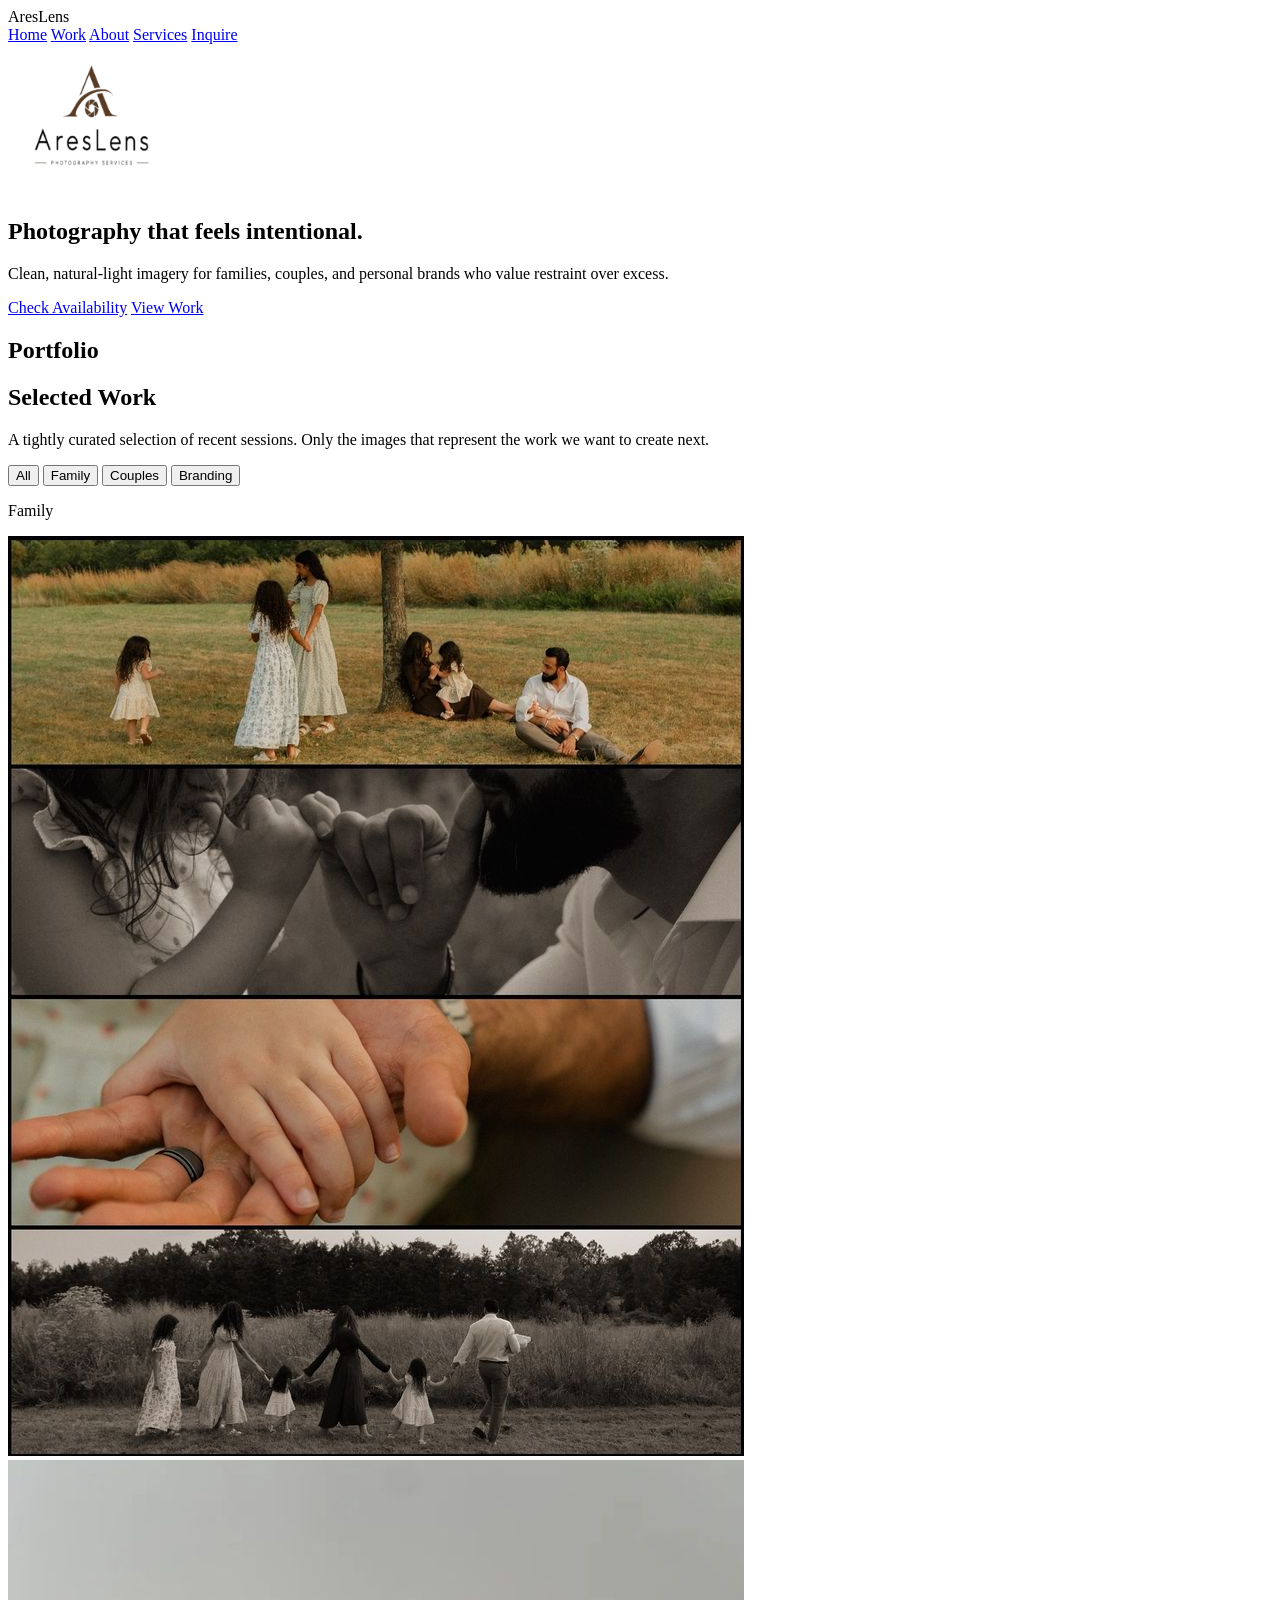
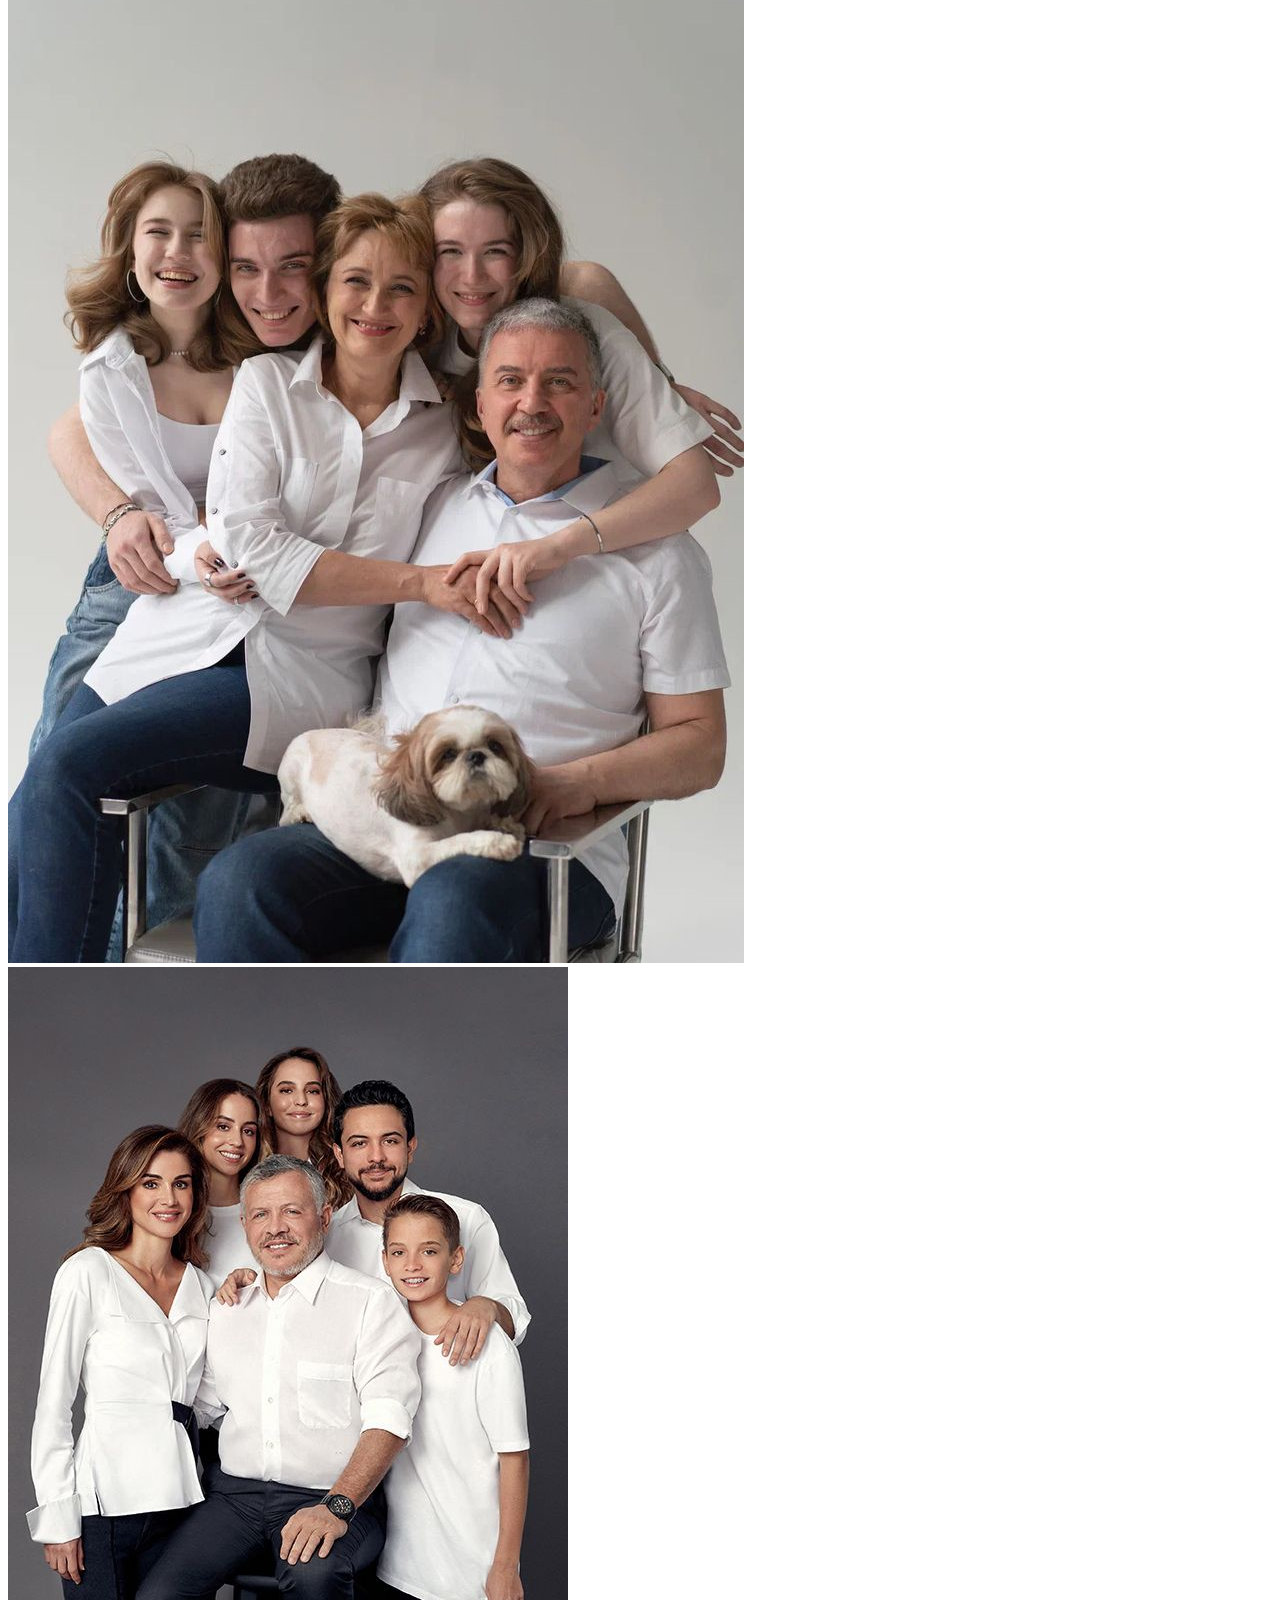
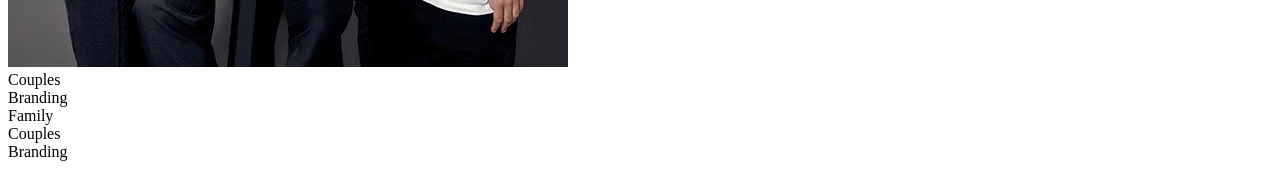
==== index.html @ fffe85d1 "header and main" ====
<!doctype html>
<html lang="en">
  <head>
    <meta charset="UTF-8" />
    <meta name="viewport" content="width=device-width, initial-scale=1.0" />
    <title>
      AresLens: Photography Services
    </title>
  </head>
  <body>
    <header>
      <div>
        <a>Ares<span>Lens</span></a>
        <nav>
          <a href=#>Home</a>
          <a href=#>Work</a>
          <a href=#>About</a>
          <a href=#>Services</a>
          <a href=#>Inquire</a>
        </nav>
      </div>
    </header>

    <main>
      <section>
        <div>
            <img
            src="logo.png"
            alt="AresLensLogo"
            width="170"
            height="150"
          />
          <div>
            <h1>Photography that feels intentional.</h1>
            <p>
              Clean, natural-light imagery for families, couples, and personal
              brands who value restraint over excess.
            </p>
            <div>
              <a href="#contact" class="btn btn-primary">Check Availability</a>
              <a href="#work" class="btn btn-outline">View Work</a>
            </div>
      </section>

<section>
        <div>
          <div>
            <h1>Portfolio</h1>
            <h2>Selected Work</h2>
            <p>
              A tightly curated selection of recent sessions. Only the images
              that represent the work we want to create next.
            </p>
          </div>

          <div>
            <button data-filter="all">All</button>
            <button data-filter="family">Family</button>
            <button data-filter="couples">Couples</button>
            <button data-filter="branding">Branding</button>
          </div>

          <div>
            <article>
              <div>
                <p>Family</p>
                <img src="family1.jpg" alt="familyphoto",/>
                <img src="family2.jpg" alt="familyphoto"/>
                <img src="family3.jpg" alt="familyphoto"/>
              </div>
            </article>
            <article>
              <div>
                <span>Couples</span>
              </div>
            </article>
            <article>
              <div>
                <span>Branding</span>
              </div>
            </article>
            <article>
              <div>
                <span>Family</span>
              </div>
            </article>
            <article>
              <div>
                <span>Couples</span>
              </div>
            </article>
            <article>
              <div>
                <span>Branding</span>
              </div>
            </article>
          </div>
        </div>
      </section>
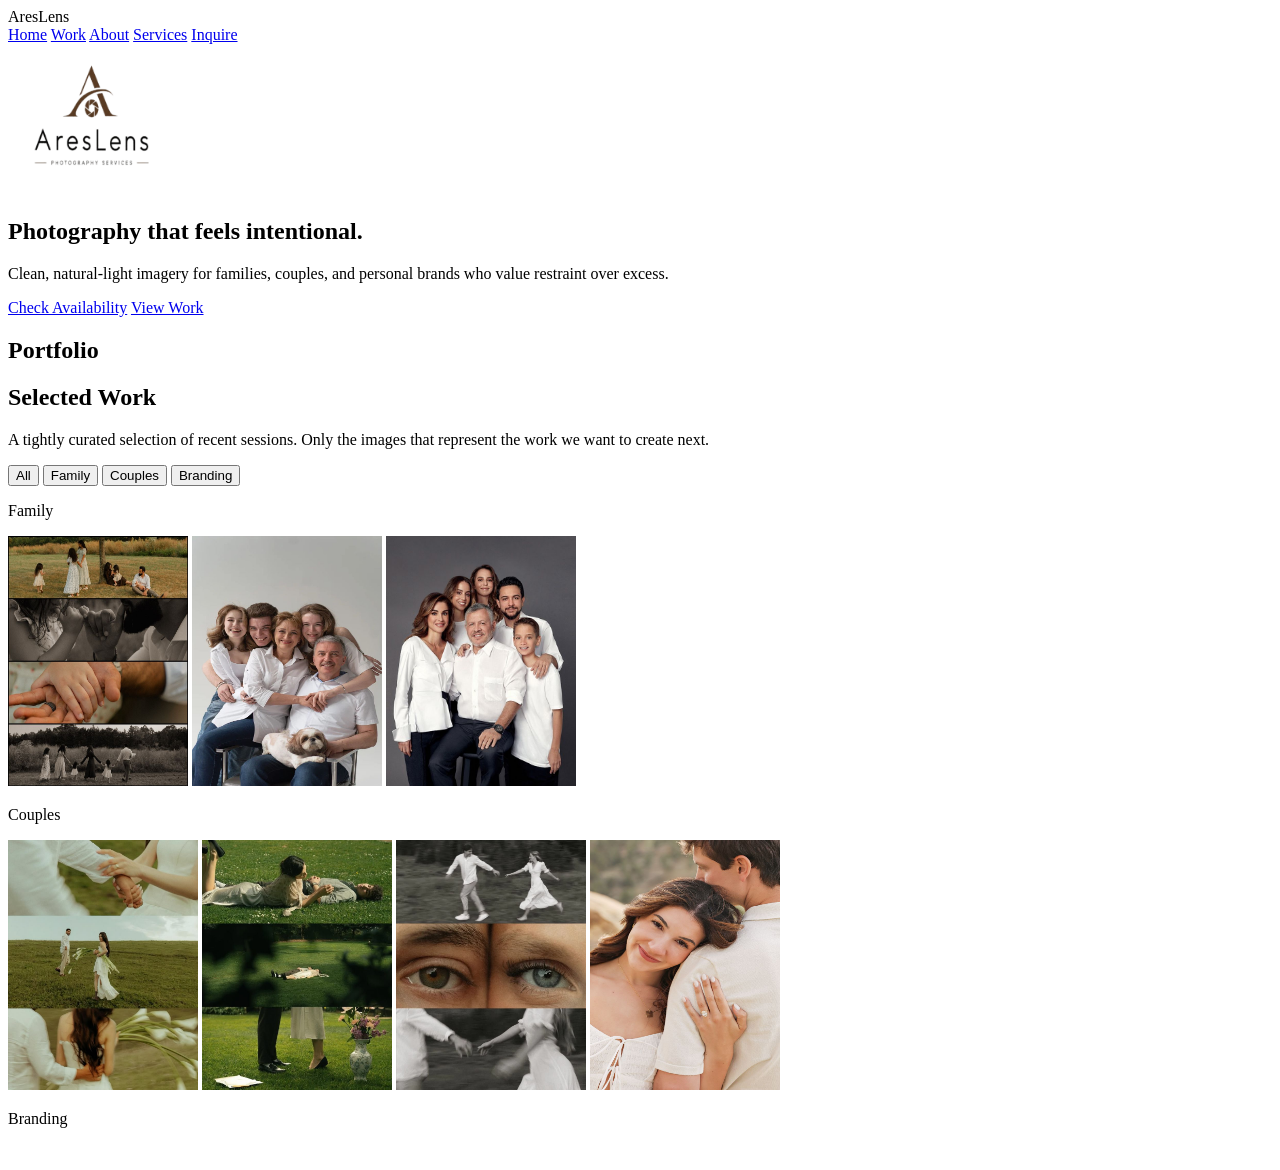
==== commit 6f05848d: "header and main" ====
--- a/index.html
+++ b/index.html
@@ -65,36 +65,22 @@
             <article>
               <div>
                 <p>Family</p>
-                <img src="family1.jpg" alt="familyphoto",/>
-                <img src="family2.jpg" alt="familyphoto"/>
-                <img src="family3.jpg" alt="familyphoto"/>
+                <img src="family1.jpg" alt="familyphoto", width="180" height="250"/>
+                <img src="family2.jpg" alt="familyphoto", width="190" height="250"/>
+                <img src="family3.jpg" alt="familyphoto", width="190" height="250"/>
               </div>
             </article>
             <article>
               <div>
-                <span>Couples</span>
+                <p>Couples</p>
+                <img src="couple1.jpg" alt="couplephoto", width="190" height="250"/>
+                <img src="couple2.jpg" alt="couplephoto", width="190" height="250"/>
+                <img src="couple3.jpg" alt="couplephoto", width="190" height="250"/>
+                <img src="couple4.jpg" alt="couplephoto", width="190" height="250"/>
               </div>
             </article>
             <article>
-              <div>
-                <span>Branding</span>
-              </div>
+                <p>Branding</p>
+                <img src=""
             </article>
-            <article>
-              <div>
-                <span>Family</span>
-              </div>
-            </article>
-            <article>
-              <div>
-                <span>Couples</span>
-              </div>
-            </article>
-            <article>
-              <div>
-                <span>Branding</span>
-              </div>
-            </article>
-          </div>
-        </div>
-      </section>+           
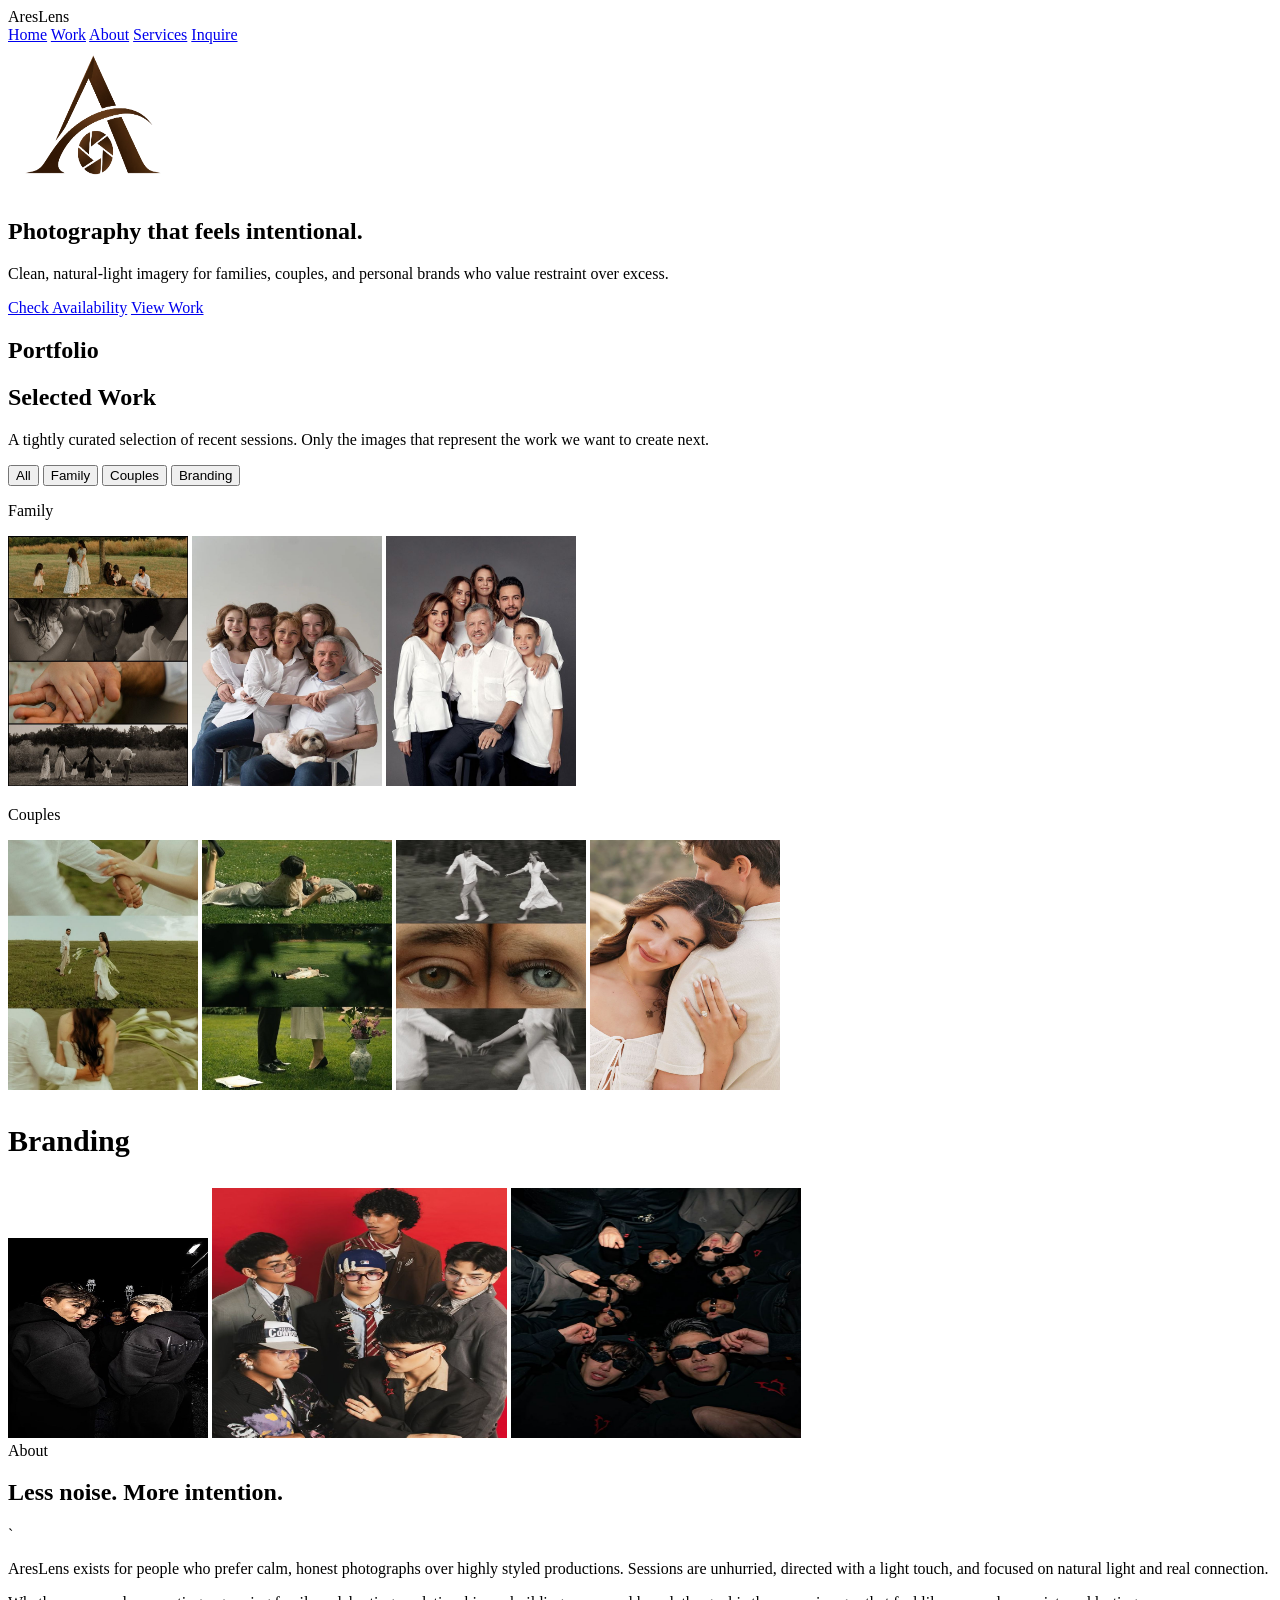
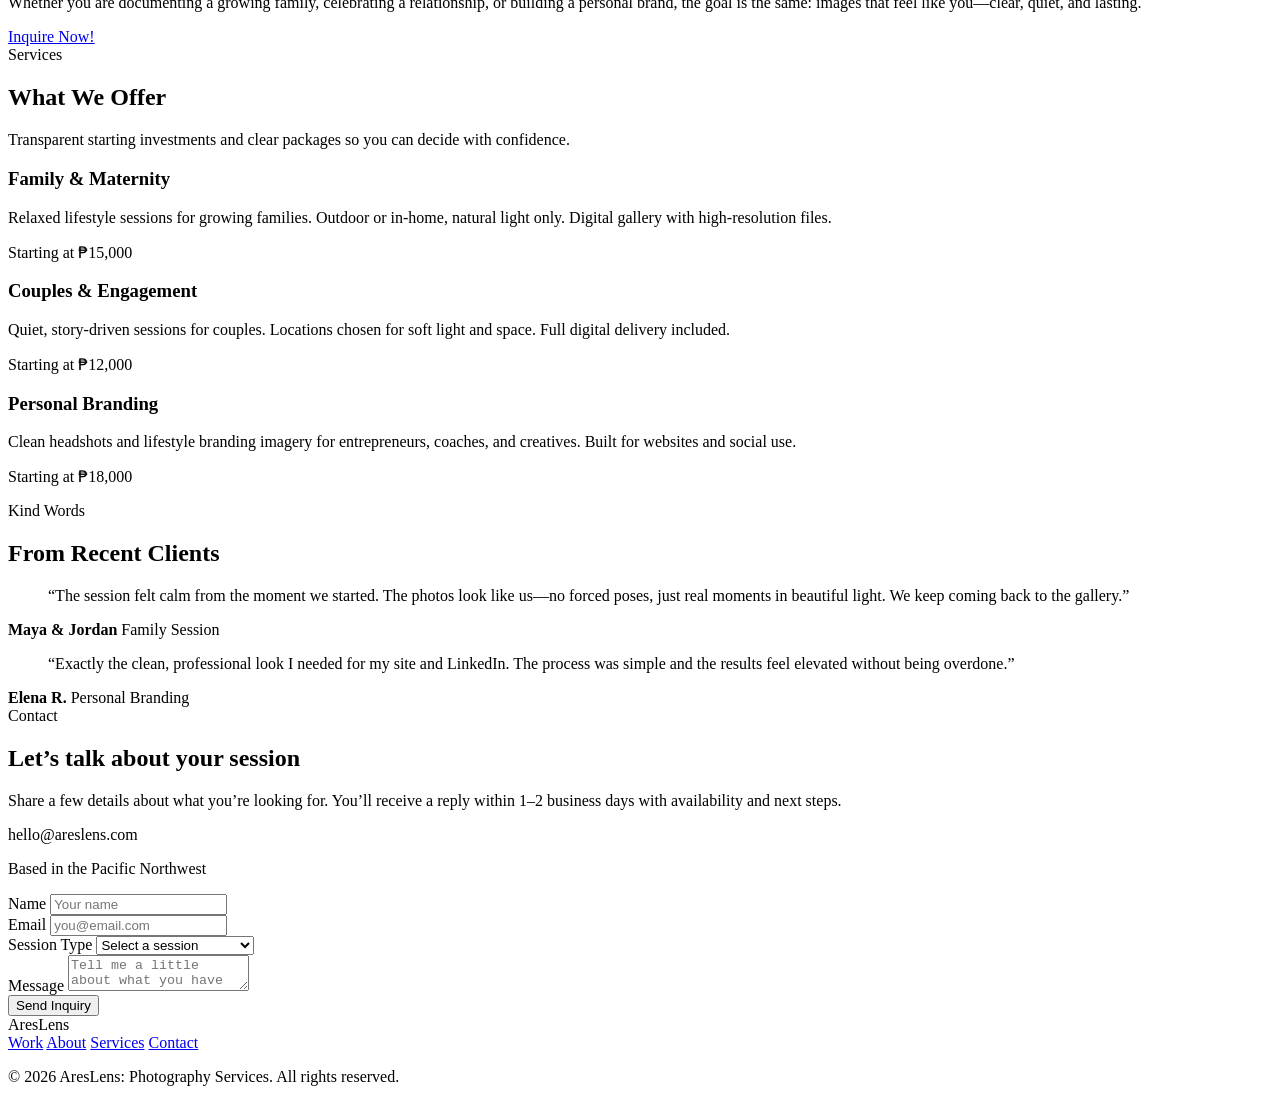
==== commit 20debe42: "css styling and final adjustments" ====
--- a/index.html
+++ b/index.html
@@ -2,6 +2,7 @@
 <!doctype html>
 <html lang="en">
   <head>
+    <link rel="stylesheet" href="style.css" />
     <meta charset="UTF-8" />
     <meta name="viewport" content="width=device-width, initial-scale=1.0" />
     <title>
@@ -26,7 +27,7 @@
       <section>
         <div>
             <img
-            src="logo.png"
+            src="images/logo.png"
             alt="AresLensLogo"
             width="170"
             height="150"
@@ -44,43 +45,184 @@
       </section>
 
 <section>
-        <div>
+    <div>
+      <div>
+        <h1>Portfolio</h1>
+        <h2>Selected Work</h2>
+        <p>
+          A tightly curated selection of recent sessions. Only the images
+          that represent the work we want to create next.
+        </p>
+      </div>
+      <div>
+        <button data-filter="all">All</button>
+        <button data-filter="family">Family</button>
+        <button data-filter="couples">Couples</button>
+        <button data-filter="branding">Branding</button>
+      </div>
+      <div>
+        <article>
           <div>
-            <h1>Portfolio</h1>
-            <h2>Selected Work</h2>
-            <p>
-              A tightly curated selection of recent sessions. Only the images
-              that represent the work we want to create next.
-            </p>
-          </div>
-
+            <p>Family</p>
+            <img src="images/family1.jpg" alt="familyphoto", width="180" height="250"/>
+            <img src="images/family2.jpg" alt="familyphoto", width="190" height="250"/>
+            <img src="images/family3.jpg" alt="familyphoto", width="190" height="250"/>
+          </div>
+        </article>
+        <article>
           <div>
-            <button data-filter="all">All</button>
-            <button data-filter="family">Family</button>
-            <button data-filter="couples">Couples</button>
-            <button data-filter="branding">Branding</button>
-          </div>
-
-          <div>
-            <article>
-              <div>
-                <p>Family</p>
-                <img src="family1.jpg" alt="familyphoto", width="180" height="250"/>
-                <img src="family2.jpg" alt="familyphoto", width="190" height="250"/>
-                <img src="family3.jpg" alt="familyphoto", width="190" height="250"/>
-              </div>
-            </article>
-            <article>
-              <div>
-                <p>Couples</p>
-                <img src="couple1.jpg" alt="couplephoto", width="190" height="250"/>
-                <img src="couple2.jpg" alt="couplephoto", width="190" height="250"/>
-                <img src="couple3.jpg" alt="couplephoto", width="190" height="250"/>
-                <img src="couple4.jpg" alt="couplephoto", width="190" height="250"/>
-              </div>
-            </article>
-            <article>
-                <p>Branding</p>
-                <img src=""
-            </article>
-           +            <p>Couples</p>
+            <img src="images/couple1.jpg" alt="couplephoto", width="190" height="250"/>
+            <img src="images/couple2.jpg" alt="couplephoto", width="190" height="250"/>
+            <img src="images/couple3.jpg" alt="couplephoto", width="190" height="250"/>
+            <img src="images/couple4.jpg" alt="couplephoto", width="190" height="250"/>
+          </div>
+        </article>
+          <article>
+            <p style="font-size: 30px;"><strong>Branding</strong></p>
+            <img src="images/kinghenry1.jpg" alt="hounds", width="200" height="200"/>
+            <img src="images/royce.jpg" alt="royce", width="295" height="250"/>
+            <img src="images/kinghenry2.jpg" alt="hounds", width="290" height="250"/>
+        </article>
+        </div>
+      </section>
+    <section class="section about" id="about">
+          <div class="about-content">
+            <span class="section-label">About</span>
+            <h2>Less noise. More intention.</h2>`
+            <p>
+              AresLens exists for people who prefer calm, honest photographs over highly styled productions. Sessions are unhurried, directed with a light touch, and focused on natural light and real connection.
+            </p>
+            <p>
+              Whether you are documenting a growing family, celebrating a relationship, or building a personal brand, the goal is the same: images that feel like you—clear, quiet, and lasting.
+            </p>
+            <a href="#contact" class="btn btn-primary">Inquire Now!</a>
+          </div>
+        </div>
+      </section>
+      <section class="section services" id="services">
+      <div class="container">
+        <div class="section-header">
+          <span class="section-label">Services</span>
+          <h2>What We Offer</h2>
+          <p>Transparent starting investments and clear packages so you can decide with confidence.</p>
+        </div>
+
+        <div class="services-grid">
+          <article class="service-card">
+            <h3>Family & Maternity</h3>
+            <p>
+              Relaxed lifestyle sessions for growing families. Outdoor or in-home, natural light only. Digital gallery with high-resolution files.
+            </p>
+            <p class="service-price">Starting at ₱15,000</p>
+          </article>
+          <article class="service-card">
+            <h3>Couples & Engagement</h3>
+            <p>
+              Quiet, story-driven sessions for couples. Locations chosen for soft light and space. Full digital delivery included.
+            </p>
+            <p class="service-price">Starting at ₱12,000</p>
+          </article>
+          <article class="service-card">
+            <h3>Personal Branding</h3>
+            <p>
+              Clean headshots and lifestyle branding imagery for entrepreneurs, coaches, and creatives. Built for websites and social use.
+            </p>
+            <p class="service-price">Starting at ₱18,000</p>
+          </article>
+        </div>
+      </div>
+    </section>
+
+    <section class="section testimonials">
+      <div class="container">
+        <div class="section-header">
+          <span class="section-label">Kind Words</span>
+          <h2>From Recent Clients</h2>
+        </div>
+
+        <div class="testimonials-grid">
+          <article class="testimonial-card">
+            <blockquote>
+              “The session felt calm from the moment we started. The photos look like us—no forced poses, just real moments in beautiful light. We keep coming back to the gallery.”
+            </blockquote>
+            <div class="testimonial-name">
+              <strong>Maya & Jordan</strong>
+              Family Session
+            </div>
+          </article>
+          <article class="testimonial-card">
+            <blockquote>
+              “Exactly the clean, professional look I needed for my site and LinkedIn. The process was simple and the results feel elevated without being overdone.”
+            </blockquote>
+            <div class="testimonial-name">
+              <strong>Elena R.</strong>
+              Personal Branding
+            </div>
+          </article>
+        </div>
+      </div>
+    </section>
+
+  <section class="section contact" id="contact">
+    <div class="container contact-grid">
+      <div class="contact-info">
+        <span class="section-label">Contact</span>
+        <h2>Let’s talk about your session</h2>
+        <p>
+          Share a few details about what you’re looking for. You’ll receive a reply within 1–2 business days with availability and next steps.
+        </p>
+        <div class="contact-details">
+          <p>hello@areslens.com</p>
+          <p>Based in the Pacific Northwest</p>
+        </div>
+      </div>
+
+      <form class="contact-form" action="#" method="post">
+        <div class="form-row">
+          <div class="form-group">
+            <label for="name">Name</label>
+            <input type="text" id="name" name="name" required placeholder="Your name" />
+          </div>
+          <div class="form-group">
+            <label for="email">Email</label>
+            <input type="email" id="email" name="email" required placeholder="you@email.com" />
+          </div>
+        </div>
+
+        <div class="form-group">
+          <label for="session">Session Type</label>
+          <select id="session" name="session" required>
+            <option value="" disabled selected>Select a session</option>
+            <option value="family">Family / Maternity</option>
+            <option value="couples">Couples / Engagement</option>
+            <option value="branding">Personal Branding</option>
+            <option value="other">Other / Not sure yet</option>
+          </select>
+        </div>
+
+        <div class="form-group">
+          <label for="message">Message</label>
+          <textarea id="message" name="message" placeholder="Tell me a little about what you have in mind, preferred dates, or any questions..."></textarea>
+        </div>
+
+        <button type="submit" class="btn btn-primary">Send Inquiry</button>
+      </form>
+    </div>
+  </section>
+  </main>
+
+  <footer class="site-footer">
+  <div class="container footer-inner">
+    <div class="footer-logo">Ares<span>Lens</span></div>
+    <div class="footer-links">
+      <a href="#work">Work</a>
+      <a href="#about">About</a>
+      <a href="#services">Services</a>
+      <a href="#contact">Contact</a>
+    </div>
+    <p class="footer-copy">&copy; 2026 AresLens: Photography Services. All rights reserved.</p>
+  </div>
+</footer>
+</body>
+</html>      
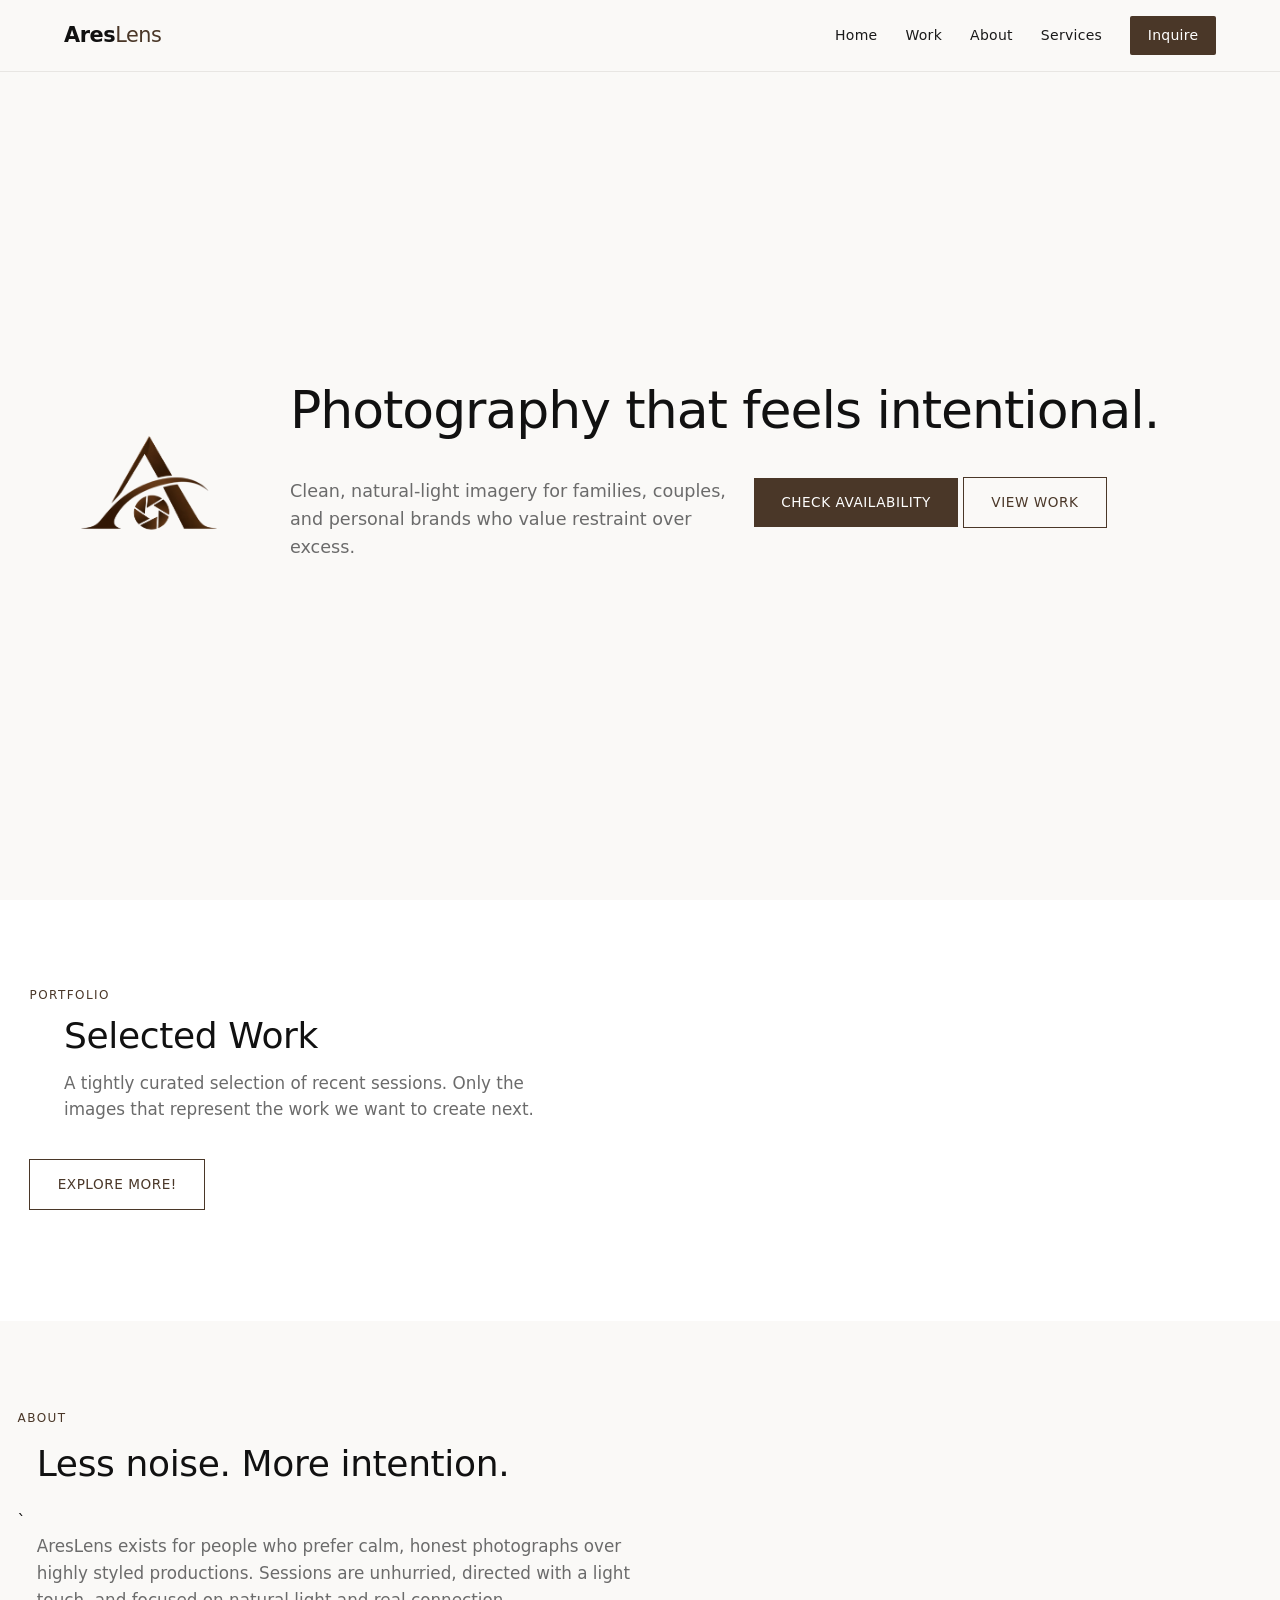
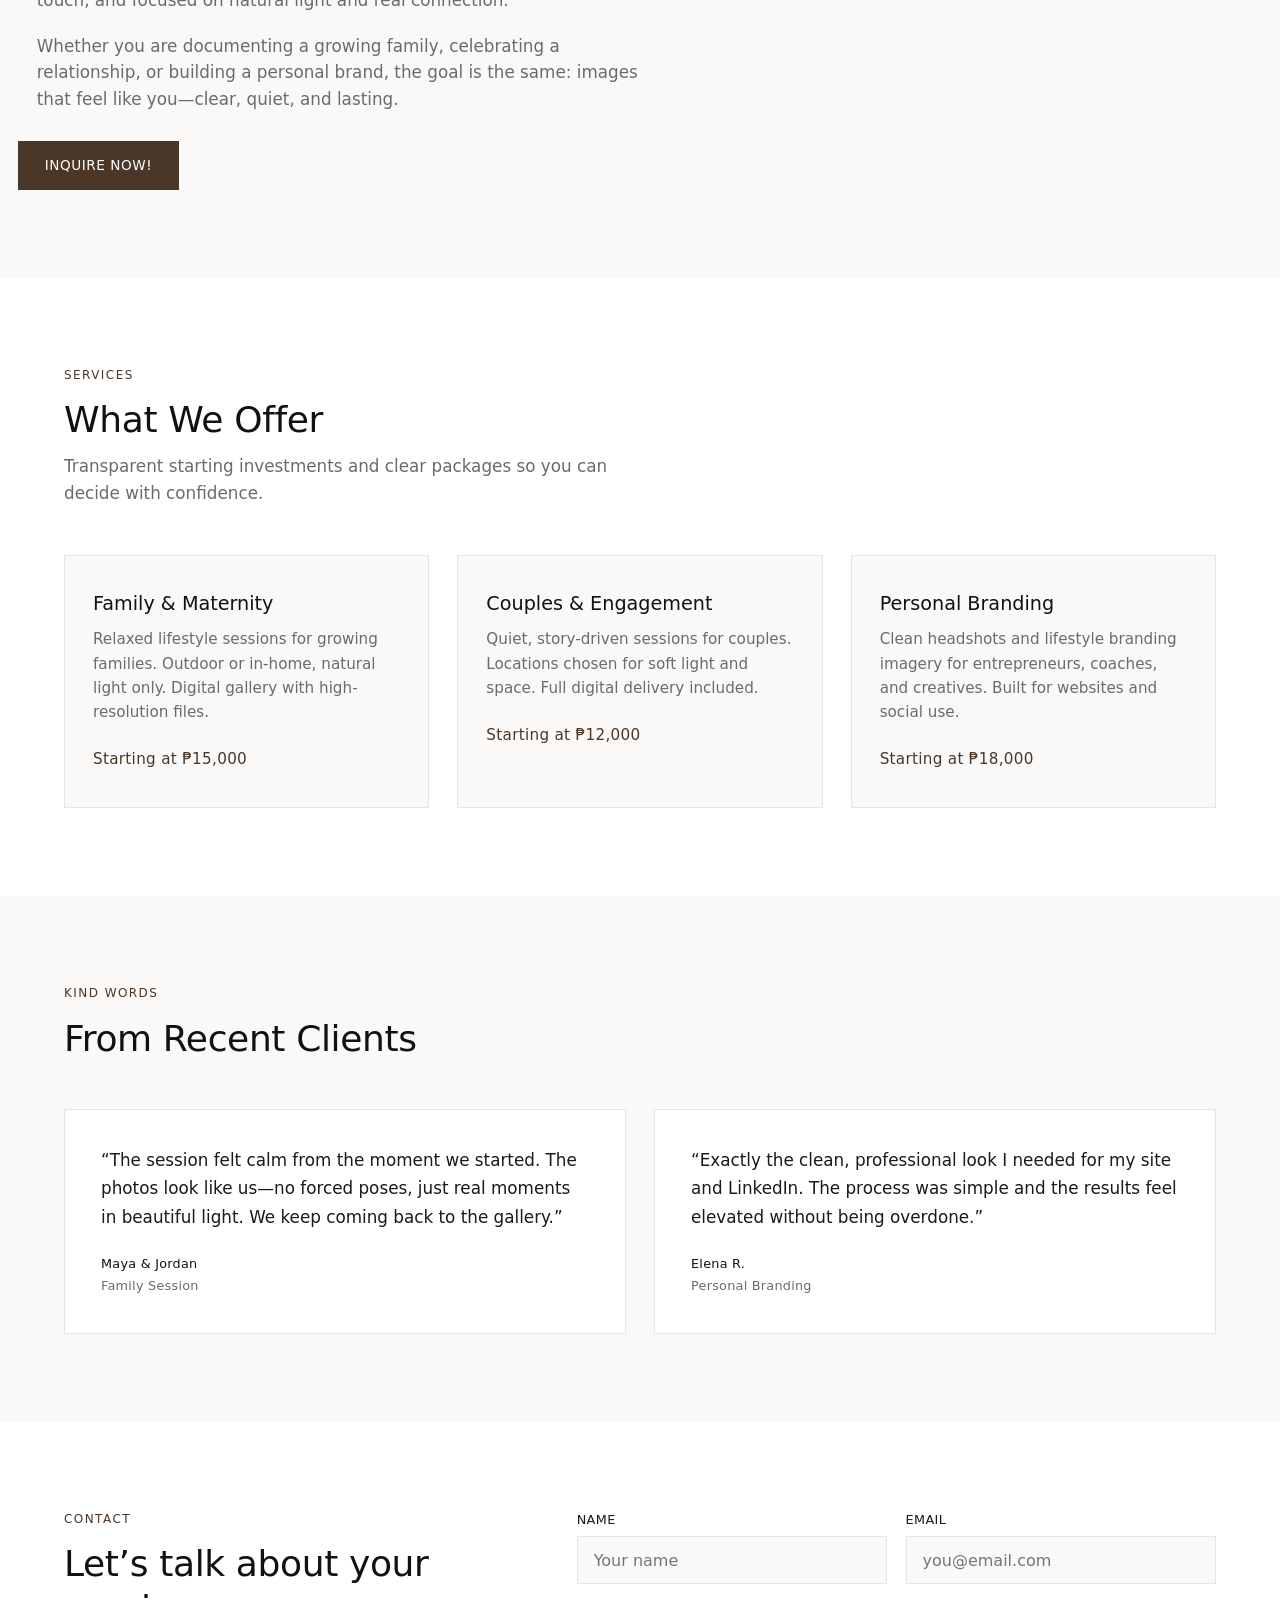
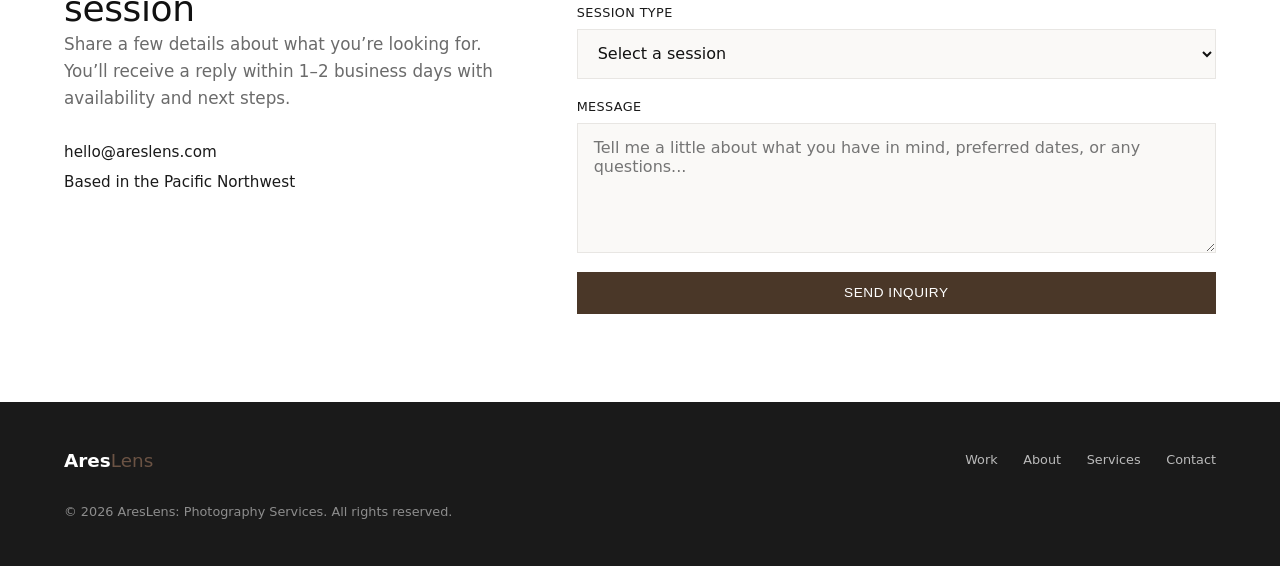
==== commit c83b7c2e: "About and Services page" ====
--- a/index.html
+++ b/index.html
@@ -1,8 +1,7 @@
-
 <!doctype html>
 <html lang="en">
   <head>
-    <link rel="stylesheet" href="style.css" />
+    <link rel="stylesheet" href="css/style.css" />
     <meta charset="UTF-8" />
     <meta name="viewport" content="width=device-width, initial-scale=1.0" />
     <title>
@@ -54,37 +53,9 @@
           that represent the work we want to create next.
         </p>
       </div>
-      <div>
-        <button data-filter="all">All</button>
-        <button data-filter="family">Family</button>
-        <button data-filter="couples">Couples</button>
-        <button data-filter="branding">Branding</button>
+      <div class = "btn btn-portfolio">
+        <a href="MyPortfolio.html", target="_blank">Explore More!</a> 
       </div>
-      <div>
-        <article>
-          <div>
-            <p>Family</p>
-            <img src="images/family1.jpg" alt="familyphoto", width="180" height="250"/>
-            <img src="images/family2.jpg" alt="familyphoto", width="190" height="250"/>
-            <img src="images/family3.jpg" alt="familyphoto", width="190" height="250"/>
-          </div>
-        </article>
-        <article>
-          <div>
-            <p>Couples</p>
-            <img src="images/couple1.jpg" alt="couplephoto", width="190" height="250"/>
-            <img src="images/couple2.jpg" alt="couplephoto", width="190" height="250"/>
-            <img src="images/couple3.jpg" alt="couplephoto", width="190" height="250"/>
-            <img src="images/couple4.jpg" alt="couplephoto", width="190" height="250"/>
-          </div>
-        </article>
-          <article>
-            <p style="font-size: 30px;"><strong>Branding</strong></p>
-            <img src="images/kinghenry1.jpg" alt="hounds", width="200" height="200"/>
-            <img src="images/royce.jpg" alt="royce", width="295" height="250"/>
-            <img src="images/kinghenry2.jpg" alt="hounds", width="290" height="250"/>
-        </article>
-        </div>
       </section>
     <section class="section about" id="about">
           <div class="about-content">
--- a/css/style.css
+++ b/css/style.css
@@ -0,0 +1,522 @@
+
+*,
+*::before,
+*::after {
+  margin: 0;
+  padding: 0;
+  box-sizing: border-box;
+}
+
+:root {
+  --coffee: #4A3728;
+  --coffee-light: #6B5344;
+  --coffee-dark: #3A2B1F;
+  --white: #FFFFFF;
+  --off-white: #FAF9F7;
+  --black: #111111;
+  --charcoal: #1A1A1A;
+  --gray: #6B6B6B;
+  --light-gray: #E8E6E3;
+
+  --font-sans: "Inter", system-ui, -apple-system, BlinkMacSystemFont, "Segoe UI", Roboto, sans-serif;
+  --max-width: 1200px;
+  --header-height: 72px;
+  --transition: 0.25s ease;
+}
+
+html {
+  scroll-behavior: smooth;
+  font-size: 16px;
+}
+
+body {
+  font-family: var(--font-sans);
+  background-color: var(--off-white);
+  color: var(--black);
+  line-height: 1.6;
+  -webkit-font-smoothing: antialiased;
+}
+
+img {
+  max-width: 100%;
+  height: auto;
+  display: block;
+}
+
+a {
+  color: inherit;
+  text-decoration: none;
+}
+
+ul {
+  list-style: none;
+}
+
+h1, h2, h3, h4 {
+  font-weight: 500;
+  line-height: 1.25;
+  color: var(--black);
+}
+
+h1 {
+  font-size: clamp(2rem, 4.5vw, 3.25rem);
+  letter-spacing: -0.02em;
+}
+
+h2 {
+  font-size: clamp(1.6rem, 3vw, 2.25rem);
+  letter-spacing: -0.01em;
+}
+
+h3 {
+  font-size: 1.2rem;
+  font-weight: 500;
+}
+
+p {
+  color: var(--gray);
+  font-size: 1.05rem;
+}
+
+.btn {
+  display: inline-flex;
+  align-items: center;
+  justify-content: center;
+  gap: 0.5rem;
+  padding: 0.85rem 1.7rem;
+  font-size: 0.85rem;
+  font-weight: 500;
+  letter-spacing: 0.04em;
+  text-transform: uppercase;
+  border: none;
+  cursor: pointer;
+  transition: background-color var(--transition), color var(--transition), border-color var(--transition);
+}
+
+.btn-portfolio {
+  background-color: transparent;
+  color: var(--coffee);
+  margin-left: -3%;
+  margin-bottom: 2%;
+  border: 1.1px solid var(--coffee);
+}
+
+.btn-portfolio:hover {
+  background-color: var(--coffee);
+  color: var(--white);
+}
+
+.btn-primary {
+  background-color: var(--coffee);
+  color: var(--white);
+}
+
+.btn-primary:hover {
+  background-color: var(--coffee-dark);
+}
+
+.btn-outline {
+  background-color: transparent;
+  color: var(--coffee);
+  border: 1px solid var(--coffee);
+}
+
+.btn-outline:hover {
+  background-color: var(--coffee);
+  color: var(--white);
+}
+
+header {
+  position: fixed;
+  top: 0;
+  left: 0;
+  right: 0;
+  height: var(--header-height);
+  background-color: rgba(250, 249, 247, 0.94);
+  backdrop-filter: blur(12px);
+  -webkit-backdrop-filter: blur(12px);
+  border-bottom: 1px solid var(--light-gray);
+  z-index: 1000;
+}
+
+header > div {
+  max-width: var(--max-width);
+  margin: 0 auto;
+  padding: 0 1.5rem;
+  height: 100%;
+  display: flex;
+  align-items: center;
+  justify-content: space-between;
+}
+
+/* Logo link */
+header > div > a {
+  font-size: 1.3rem;
+  font-weight: 600;
+  letter-spacing: -0.02em;
+  color: var(--black);
+}
+
+header > div > a span {
+  color: var(--coffee);
+  font-weight: 400;
+}
+
+/* Navigation */
+header nav {
+  display: flex;
+  align-items: center;
+  gap: 1.75rem;
+}
+
+header nav a {
+  font-size: 0.875rem;
+  font-weight: 500;
+  color: var(--charcoal);
+  letter-spacing: 0.02em;
+  transition: color var(--transition);
+}
+
+header nav a:hover {
+  color: var(--coffee);
+}
+
+header nav a:last-child {
+  padding: 0.5rem 1.1rem;
+  background-color: var(--coffee);
+  color: var(--white);
+  border-radius: 2px;
+}
+
+header nav a:last-child:hover {
+  background-color: var(--coffee-dark);
+  color: var(--white);
+}
+
+main {
+  padding-top: var(--header-height);
+}
+
+main > section:first-of-type {
+  min-height: calc(100vh - var(--header-height));
+  display: flex;
+  align-items: center;
+  padding: 4rem 0;
+  background-color: var(--off-white);
+}
+
+main > section:first-of-type > div {
+  max-width: var(--max-width);
+  margin: 0 auto;
+  padding: 0 1.5rem;
+  display: grid;
+  grid-template-columns: auto 1fr;
+  gap: 3.5rem;
+  align-items: center;
+}
+
+/* Logo image in hero */
+main > section:first-of-type img {
+  border-radius: 2px;
+  object-fit: contain;
+}
+
+main > section:first-of-type h1 {
+  margin-bottom: 1.1rem;
+}
+
+main > section:first-of-type p {
+  max-width: 28rem;
+  margin-bottom: 2rem;
+  font-size: 1.1rem;
+}
+
+main > section:first-of-type > div > div:last-child {
+  display: flex;
+  flex-wrap: wrap;
+  gap: 1rem;
+}
+
+main > section:nth-of-type(2) {
+  padding: 5.5rem 0;
+  background-color: var(--white);
+}
+
+main > section:nth-of-type(2) > div {
+  max-width: var(--max-width);
+  margin: 0 auto;
+  padding: 0 1.5rem;
+}
+
+main > section:nth-of-type(2) h1 {
+  font-size: 0.75rem;
+  letter-spacing: 0.12em;
+  text-transform: uppercase;
+  color: var(--coffee);
+  font-weight: 500;
+  margin-left: -3%;
+  margin-bottom: 0.6rem;
+}
+
+main > section:nth-of-type(2) h2 {
+  margin-bottom: 0.75rem;
+}
+
+main > section:nth-of-type(2) > div > div:first-child p {
+  max-width: 32rem;
+  margin-bottom: 2.25rem;
+}
+
+
+.section {
+  padding: 5.5rem 0;
+}
+
+.section-label {
+  display: block;
+  font-size: 0.75rem;
+  letter-spacing: 0.12em;
+  text-transform: uppercase;
+  color: var(--coffee);
+  margin-bottom: 0.75rem;
+  font-weight: 500;
+}
+
+.section-header {
+  margin-bottom: 3rem;
+  max-width: 34rem;
+}
+
+.section-header h2 {
+  margin-bottom: 0.7rem;
+}
+
+.container {
+  max-width: var(--max-width);
+  margin: 0 auto;
+  padding: 0 1.5rem;
+}
+
+.about {
+  background-color: var(--off-white);
+}
+
+.about-content {
+  max-width: 40rem;
+  margin-left: 1.1rem;
+}
+
+.about-content h2 {
+  margin-bottom: 1.4rem;
+  margin-left: 1.2rem;
+}
+
+.about-content p {
+  margin-bottom: 1.15rem;
+  margin-left: 1.2rem;
+}
+
+.about-content p:last-of-type {
+  margin-bottom: 1.75rem;
+  margin-left: 1.2rem;
+}
+
+.services {
+  background-color: var(--white);
+}
+
+.services-grid {
+  display: grid;
+  grid-template-columns: repeat(3, 2fr);
+  gap: 1.75rem;
+}
+
+.service-card {
+  padding: 2.25rem 1.75rem;
+  border: 1px solid var(--light-gray);
+  background-color: var(--off-white);
+  transition: border-color var(--transition);
+}
+
+.service-card:hover {
+  border-color: var(--coffee);
+}
+
+.service-card h3 {
+  margin-bottom: 0.7rem;
+  color: var(--black);
+}
+
+.service-card p {
+  font-size: 0.95rem;
+  margin-bottom: 1.4rem;
+}
+
+.service-price {
+  font-size: 0.85rem;
+  font-weight: 500;
+  color: var(--coffee);
+  letter-spacing: 0.02em;
+  margin-bottom: 0 !important;
+}
+
+.testimonials {
+  background-color: var(--off-white);
+}
+
+.testimonials-grid {
+  display: grid;
+  grid-template-columns: repeat(2, 1fr);
+  gap: 1.75rem;
+}
+
+.testimonial-card {
+  padding: 2.25rem;
+  background-color: var(--white);
+  border: 1px solid var(--light-gray);
+}
+
+.testimonial-card blockquote {
+  font-size: 1.05rem;
+  color: var(--charcoal);
+  line-height: 1.7;
+  margin-bottom: 1.4rem;
+  font-style: normal;
+}
+
+.testimonial-name {
+  font-size: 0.8rem;
+  color: var(--gray);
+  letter-spacing: 0.02em;
+}
+
+.testimonial-name strong {
+  display: block;
+  color: var(--black);
+  font-weight: 500;
+  margin-bottom: 0.15rem;
+}
+
+.contact {
+  background-color: var(--white);
+}
+
+.contact-grid {
+  display: grid;
+  grid-template-columns: 1fr 1.4fr;
+  gap: 3.5rem;
+  align-items: start;
+}
+
+.contact-info p {
+  margin-bottom: 1.4rem;
+}
+
+.contact-details {
+  margin-top: 1.75rem;
+}
+
+.contact-details p {
+  font-size: 0.95rem;
+  margin-bottom: 0.4rem;
+  color: var(--charcoal);
+}
+
+.contact-form {
+  display: flex;
+  flex-direction: column;
+  gap: 1.15rem;
+}
+
+.form-row {
+  display: grid;
+  grid-template-columns: 1fr 1fr;
+  gap: 1.15rem;
+}
+
+.form-group {
+  display: flex;
+  flex-direction: column;
+  gap: 0.35rem;
+}
+
+.form-group label {
+  font-size: 0.8rem;
+  font-weight: 500;
+  letter-spacing: 0.03em;
+  text-transform: uppercase;
+  color: var(--charcoal);
+}
+
+.form-group input,
+.form-group select,
+.form-group textarea {
+  padding: 0.85rem 1rem;
+  font-family: inherit;
+  font-size: 1rem;
+  color: var(--black);
+  background-color: var(--off-white);
+  border: 1px solid var(--light-gray);
+  border-radius: 0;
+  transition: border-color var(--transition);
+}
+
+.form-group input:focus,
+.form-group select:focus,
+.form-group textarea:focus {
+  outline: none;
+  border-color: var(--coffee);
+}
+
+.form-group textarea {
+  min-height: 130px;
+  resize: vertical;
+}
+
+.site-footer {
+  padding: 2.75rem 0;
+  background-color: var(--charcoal);
+  color: var(--white);
+}
+
+.footer-inner {
+  display: flex;
+  align-items: center;
+  justify-content: space-between;
+  flex-wrap: wrap;
+  gap: 1.25rem;
+}
+
+.footer-logo {
+  font-size: 1.15rem;
+  font-weight: 600;
+}
+
+.footer-logo span {
+  color: var(--coffee-light);
+  font-weight: 400;
+}
+
+.footer-links {
+  display: flex;
+  gap: 1.6rem;
+}
+
+.footer-links a {
+  font-size: 0.8rem;
+  color: rgba(255, 255, 255, 0.7);
+  transition: color var(--transition);
+}
+
+.footer-links a:hover {
+  color: var(--white);
+}
+
+.footer-copy {
+  font-size: 0.8rem;
+  color: rgba(255, 255, 255, 0.5);
+  width: 100%;
+  margin-top: 0.4rem;
+}
+
+
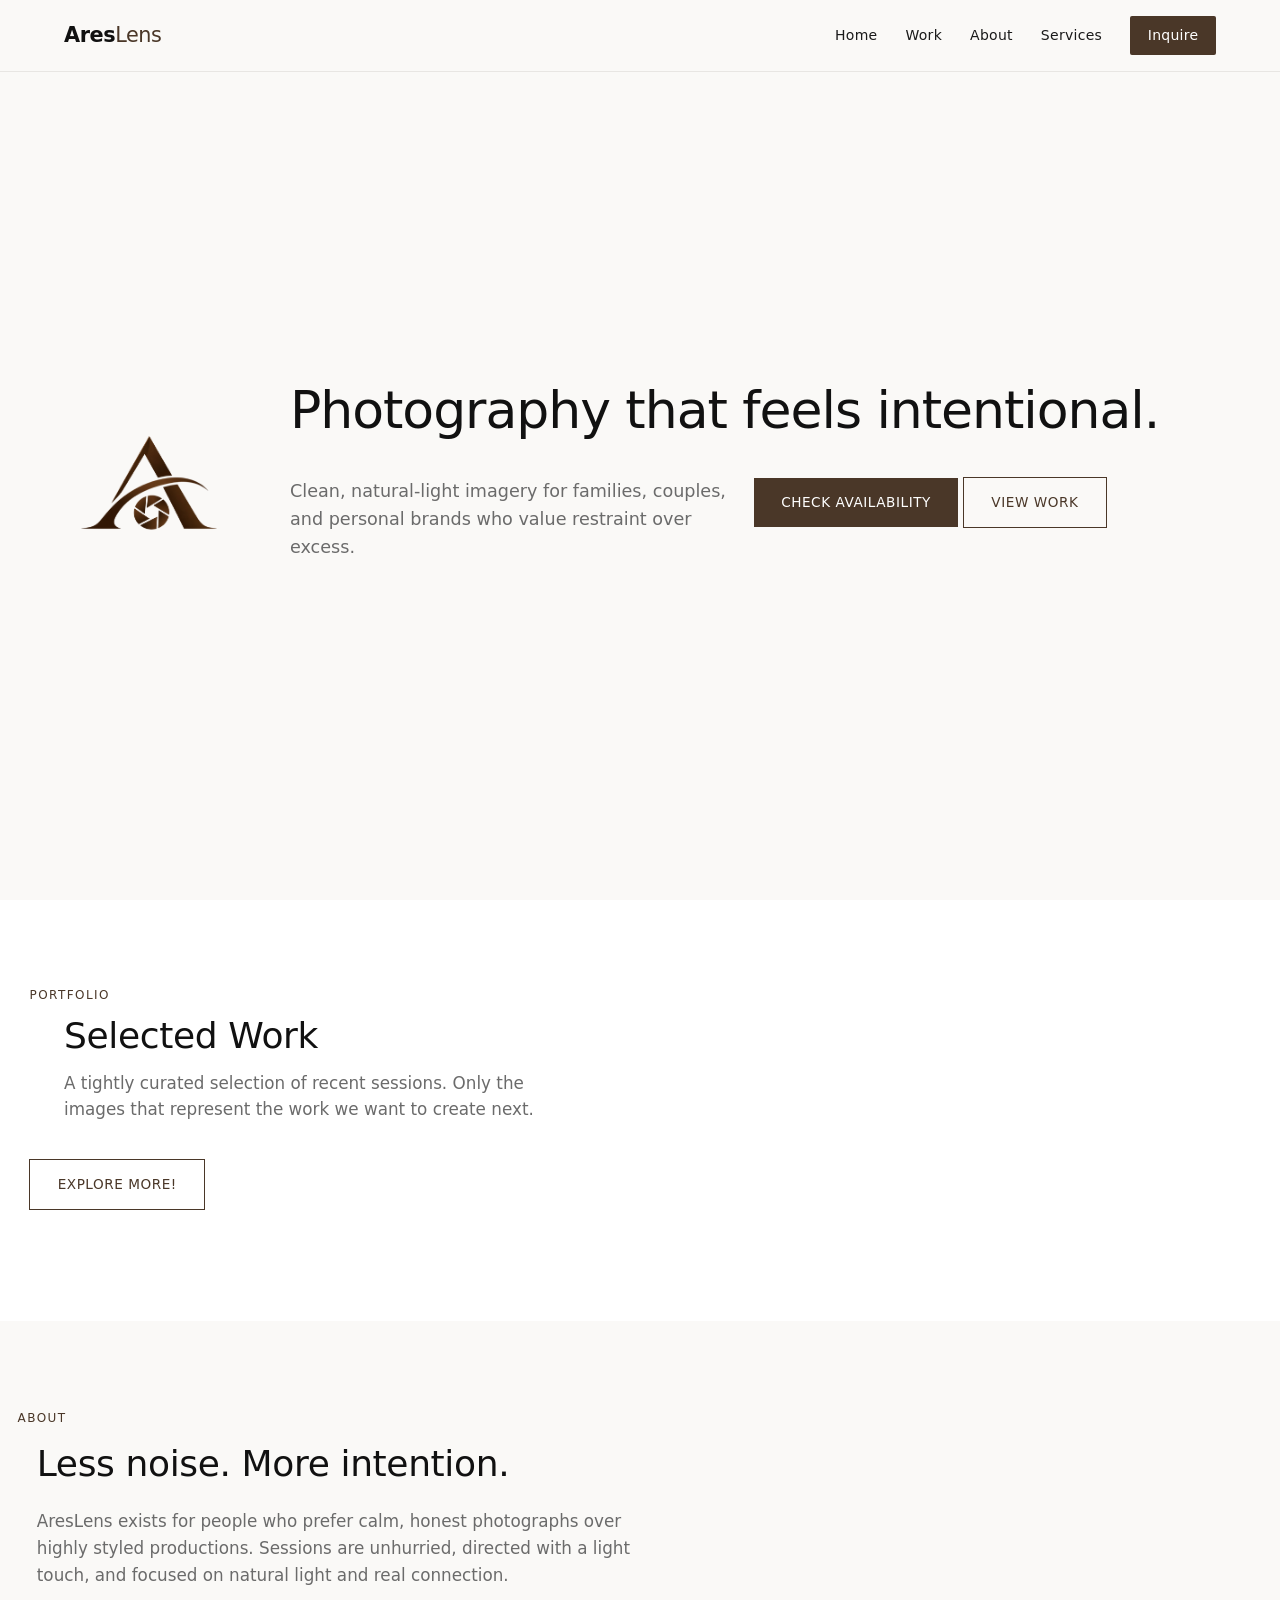
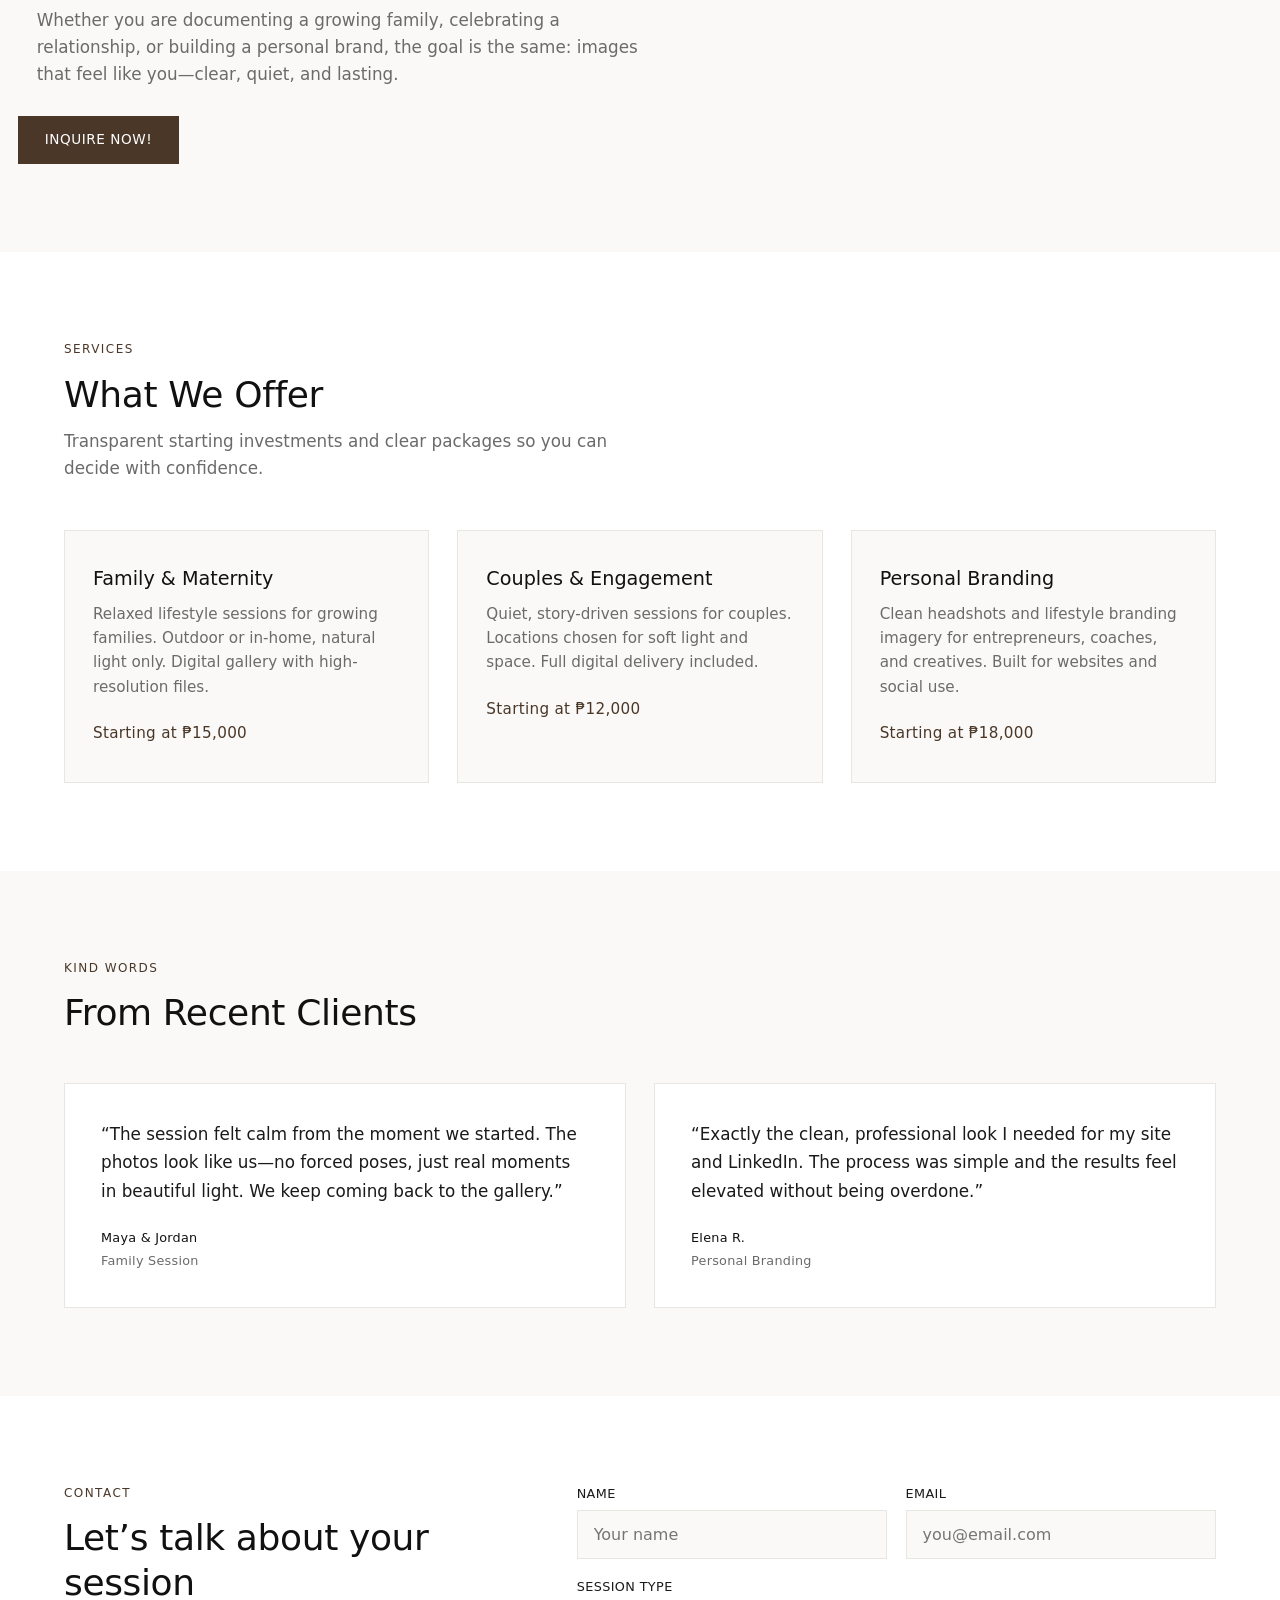
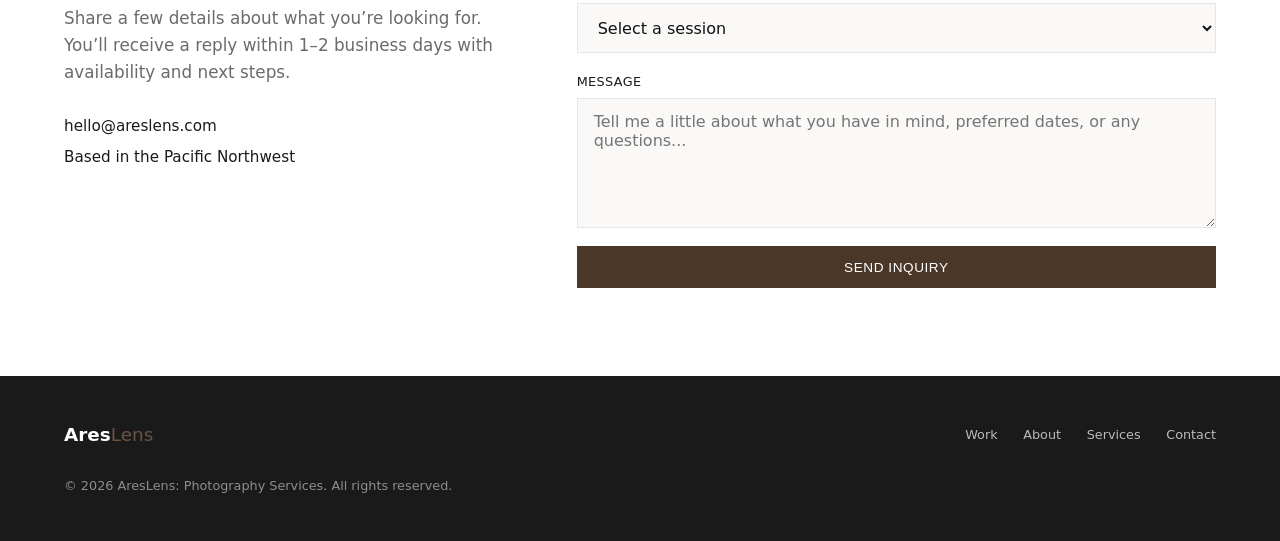
==== commit 01ee9789: "Portfolio webpage" ====
--- a/index.html
+++ b/index.html
@@ -60,7 +60,7 @@
     <section class="section about" id="about">
           <div class="about-content">
             <span class="section-label">About</span>
-            <h2>Less noise. More intention.</h2>`
+            <h2>Less noise. More intention.</h2>
             <p>
               AresLens exists for people who prefer calm, honest photographs over highly styled productions. Sessions are unhurried, directed with a light touch, and focused on natural light and real connection.
             </p>
--- a/css/style.css
+++ b/css/style.css
@@ -216,10 +216,6 @@
 }
 
 /* Logo image in hero */
-main > section:first-of-type img {
-  border-radius: 2px;
-  object-fit: contain;
-}
 
 main > section:first-of-type h1 {
   margin-bottom: 1.1rem;
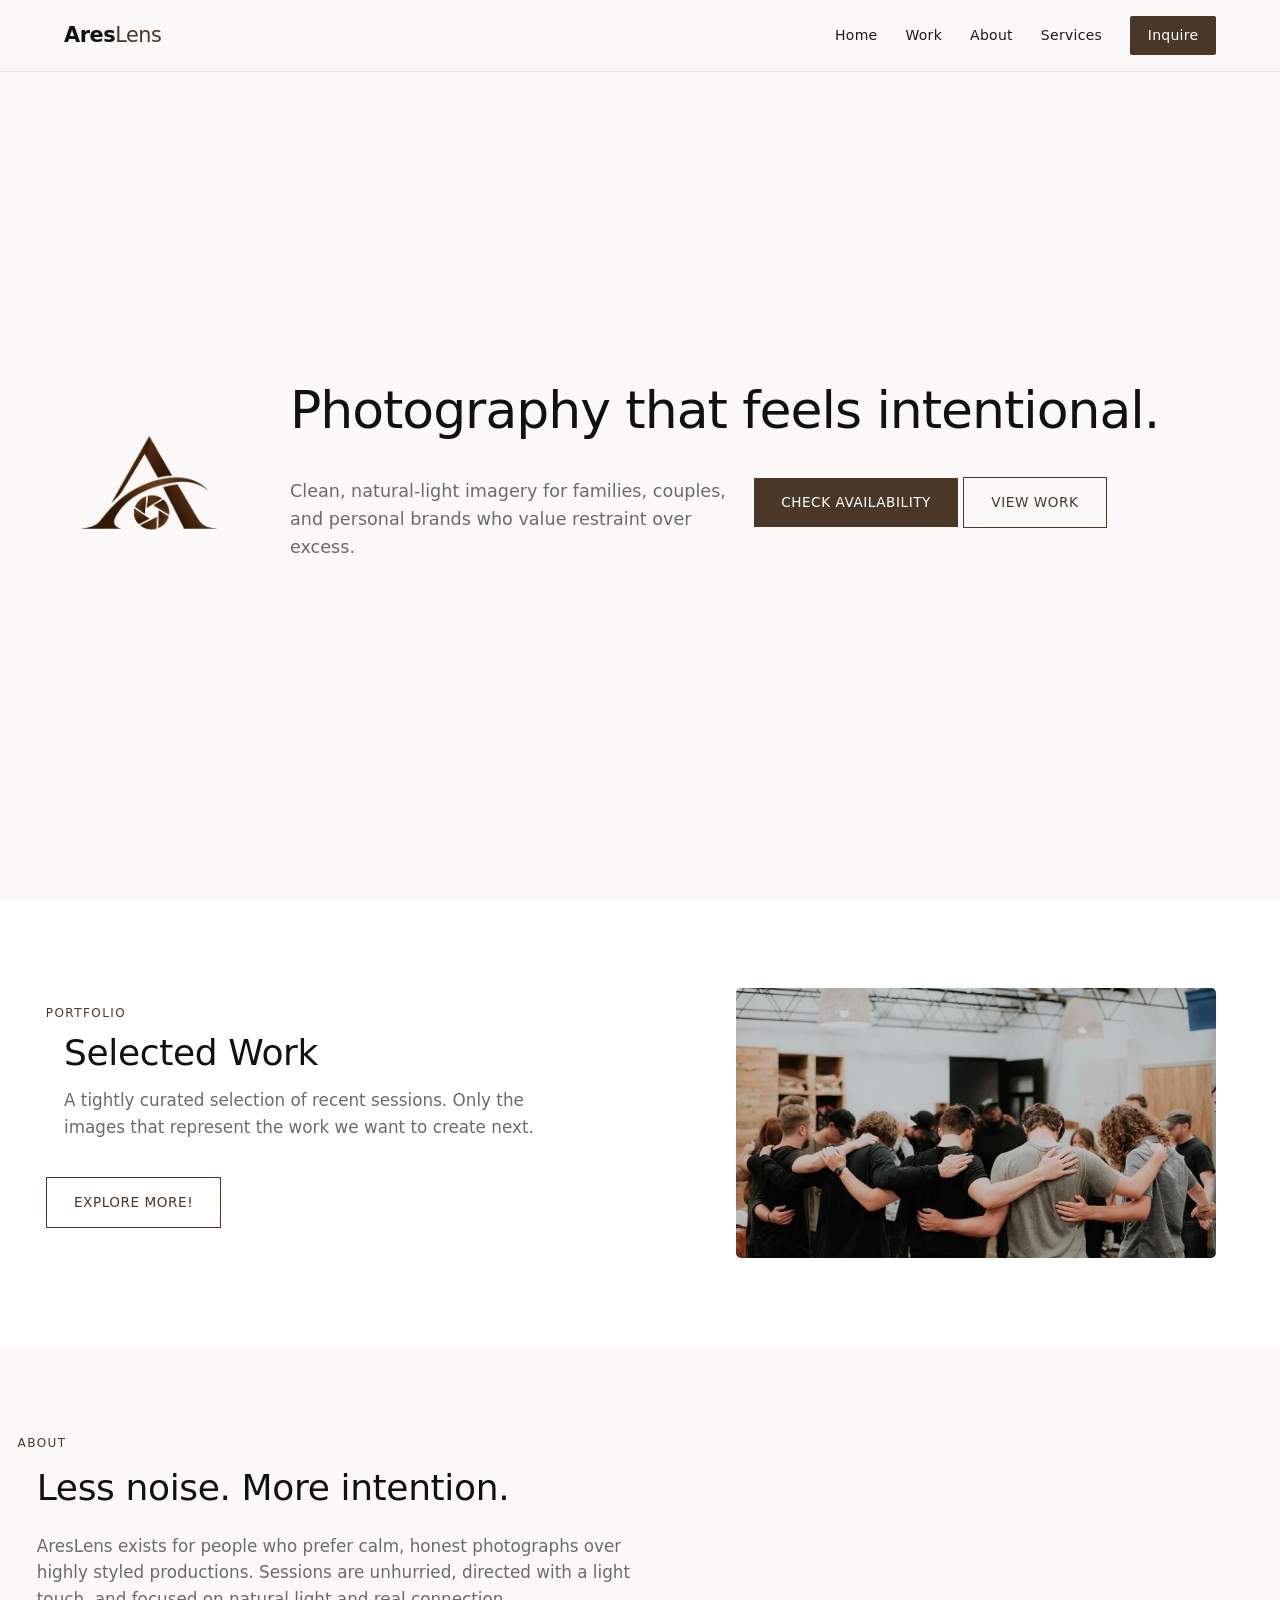
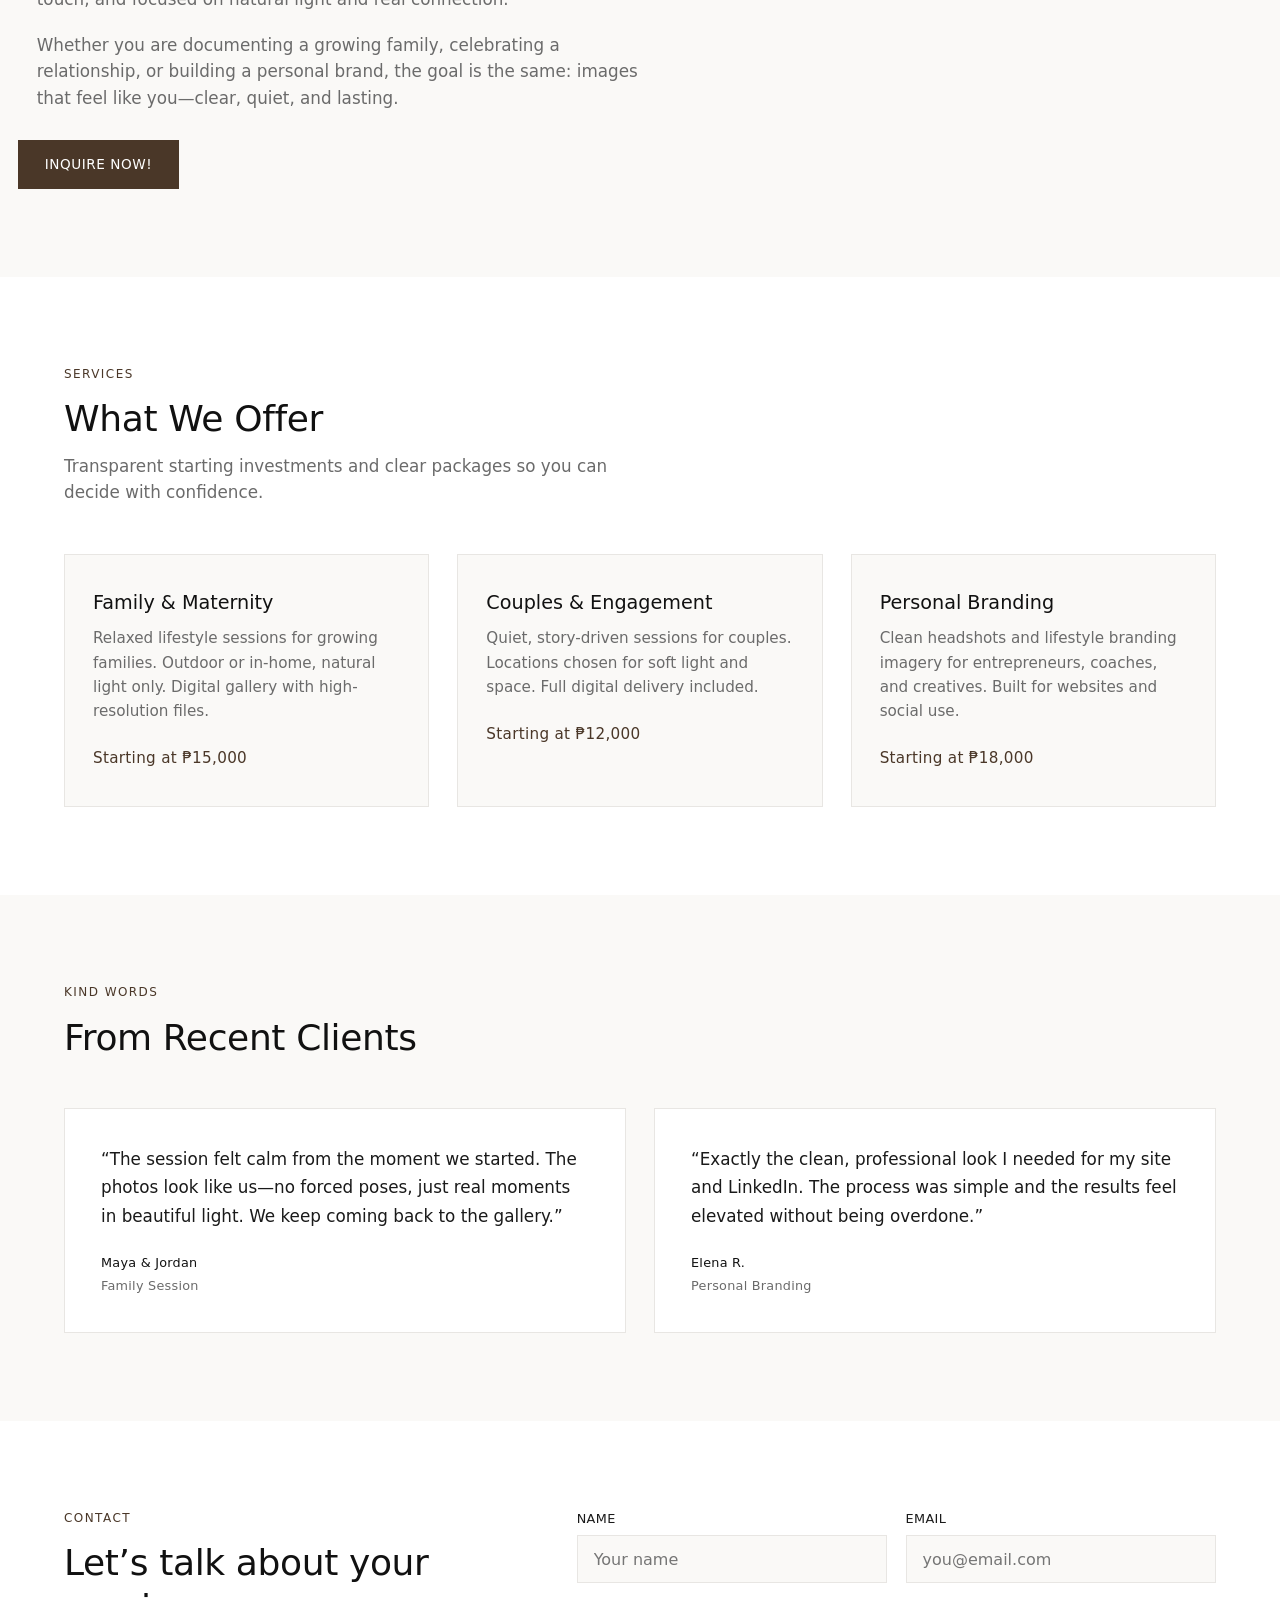
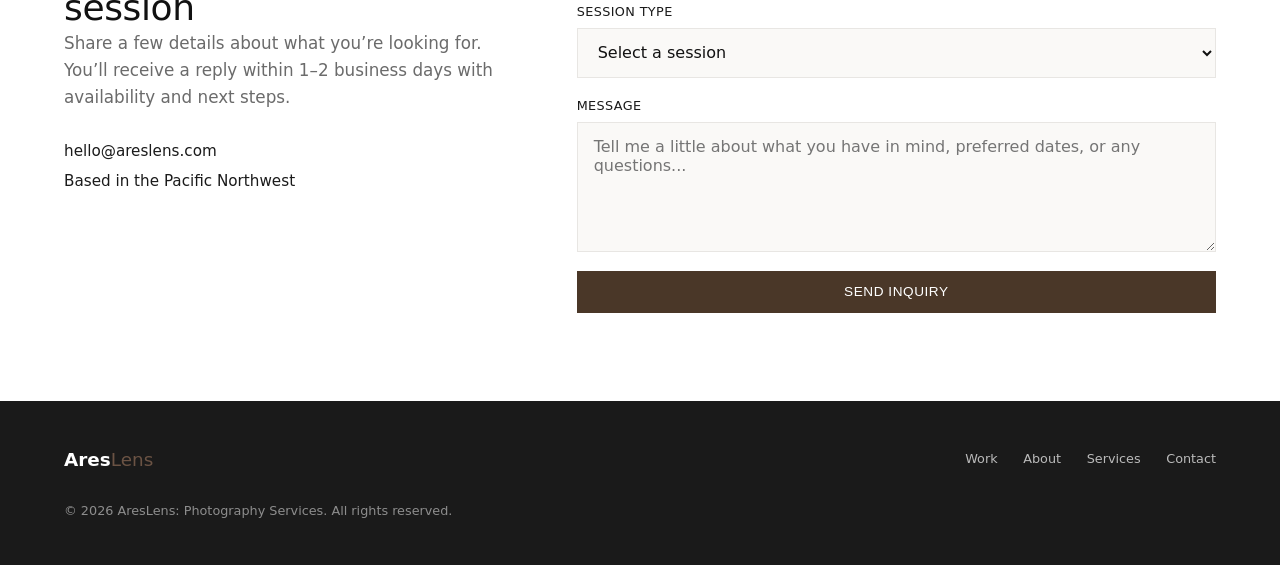
==== commit 403f4981: "Portfolio Page: Image" ====
--- a/index.html
+++ b/index.html
@@ -39,101 +39,110 @@
             </p>
             <div>
               <a href="#contact" class="btn btn-primary">Check Availability</a>
-              <a href="#work" class="btn btn-outline">View Work</a>
+              <a href="#viewwork" class="btn btn-outline">View Work</a>
             </div>
       </section>
 
-<section>
-    <div>
-      <div>
-        <h1>Portfolio</h1>
-        <h2>Selected Work</h2>
-        <p>
-          A tightly curated selection of recent sessions. Only the images
-          that represent the work we want to create next.
-        </p>
-      </div>
-      <div class = "btn btn-portfolio">
-        <a href="MyPortfolio.html", target="_blank">Explore More!</a> 
-      </div>
-      </section>
-    <section class="section about" id="about">
-          <div class="about-content">
-            <span class="section-label">About</span>
-            <h2>Less noise. More intention.</h2>
-            <p>
-              AresLens exists for people who prefer calm, honest photographs over highly styled productions. Sessions are unhurried, directed with a light touch, and focused on natural light and real connection.
-            </p>
-            <p>
-              Whether you are documenting a growing family, celebrating a relationship, or building a personal brand, the goal is the same: images that feel like you—clear, quiet, and lasting.
-            </p>
-            <a href="#contact" class="btn btn-primary">Inquire Now!</a>
-          </div>
-        </div>
-      </section>
-      <section class="section services" id="services">
-      <div class="container">
-        <div class="section-header">
-          <span class="section-label">Services</span>
-          <h2>What We Offer</h2>
-          <p>Transparent starting investments and clear packages so you can decide with confidence.</p>
-        </div>
-
-        <div class="services-grid">
-          <article class="service-card">
-            <h3>Family & Maternity</h3>
-            <p>
-              Relaxed lifestyle sessions for growing families. Outdoor or in-home, natural light only. Digital gallery with high-resolution files.
-            </p>
-            <p class="service-price">Starting at ₱15,000</p>
-          </article>
-          <article class="service-card">
-            <h3>Couples & Engagement</h3>
-            <p>
-              Quiet, story-driven sessions for couples. Locations chosen for soft light and space. Full digital delivery included.
-            </p>
-            <p class="service-price">Starting at ₱12,000</p>
-          </article>
-          <article class="service-card">
-            <h3>Personal Branding</h3>
-            <p>
-              Clean headshots and lifestyle branding imagery for entrepreneurs, coaches, and creatives. Built for websites and social use.
-            </p>
-            <p class="service-price">Starting at ₱18,000</p>
-          </article>
-        </div>
-      </div>
-    </section>
-
-    <section class="section testimonials">
-      <div class="container">
-        <div class="section-header">
-          <span class="section-label">Kind Words</span>
-          <h2>From Recent Clients</h2>
-        </div>
-
-        <div class="testimonials-grid">
-          <article class="testimonial-card">
-            <blockquote>
-              “The session felt calm from the moment we started. The photos look like us—no forced poses, just real moments in beautiful light. We keep coming back to the gallery.”
-            </blockquote>
-            <div class="testimonial-name">
-              <strong>Maya & Jordan</strong>
-              Family Session
-            </div>
-          </article>
-          <article class="testimonial-card">
-            <blockquote>
-              “Exactly the clean, professional look I needed for my site and LinkedIn. The process was simple and the results feel elevated without being overdone.”
-            </blockquote>
-            <div class="testimonial-name">
-              <strong>Elena R.</strong>
-              Personal Branding
-            </div>
-          </article>
-        </div>
-      </div>
-    </section>
+
+<section id="viewwork">
+  <div class="portfolio-container">
+    <div class="portfolio-text">
+      <h1>Portfolio</h1>
+      <h2>Selected Work</h2>
+      <p>
+        A tightly curated selection of recent sessions. Only the images
+        that represent the work we want to create next.
+      </p>
+      <div class="btn btn-portfolio">
+        <a href="MyPortfolio.html" target="_blank">Explore More!</a>
+      </div>
+    </div>
+
+
+    <div class="img-selected">
+      <img src="images/portimgbg.jpg" alt="selected">
+    </div>
+  </div>
+</section>
+
+
+<section class="section about" id="about">
+      <div class="about-content">
+        <span class="section-label">About</span>
+        <h2>Less noise. More intention.</h2>
+        <p>
+          AresLens exists for people who prefer calm, honest photographs over highly styled productions. Sessions are unhurried, directed with a light touch, and focused on natural light and real connection.
+        </p>
+        <p>
+          Whether you are documenting a growing family, celebrating a relationship, or building a personal brand, the goal is the same: images that feel like you—clear, quiet, and lasting.
+        </p>
+        <a href="#contact" class="btn btn-primary">Inquire Now!</a>
+      </div>
+    </div>
+  </section>
+  <section class="section services" id="services">
+  <div class="container">
+    <div class="section-header">
+      <span class="section-label">Services</span>
+      <h2>What We Offer</h2>
+      <p>Transparent starting investments and clear packages so you can decide with confidence.</p>
+    </div>
+
+    <div class="services-grid">
+      <article class="service-card">
+        <h3>Family & Maternity</h3>
+        <p>
+          Relaxed lifestyle sessions for growing families. Outdoor or in-home, natural light only. Digital gallery with high-resolution files.
+        </p>
+        <p class="service-price">Starting at ₱15,000</p>
+      </article>
+      <article class="service-card">
+        <h3>Couples & Engagement</h3>
+        <p>
+          Quiet, story-driven sessions for couples. Locations chosen for soft light and space. Full digital delivery included.
+        </p>
+        <p class="service-price">Starting at ₱12,000</p>
+      </article>
+      <article class="service-card">
+        <h3>Personal Branding</h3>
+        <p>
+          Clean headshots and lifestyle branding imagery for entrepreneurs, coaches, and creatives. Built for websites and social use.
+        </p>
+        <p class="service-price">Starting at ₱18,000</p>
+      </article>
+    </div>
+  </div>
+</section>
+
+<section class="section testimonials">
+  <div class="container">
+    <div class="section-header">
+      <span class="section-label">Kind Words</span>
+      <h2>From Recent Clients</h2>
+    </div>
+
+    <div class="testimonials-grid">
+      <article class="testimonial-card">
+        <blockquote>
+          “The session felt calm from the moment we started. The photos look like us—no forced poses, just real moments in beautiful light. We keep coming back to the gallery.”
+        </blockquote>
+        <div class="testimonial-name">
+          <strong>Maya & Jordan</strong>
+          Family Session
+        </div>
+      </article>
+      <article class="testimonial-card">
+        <blockquote>
+          “Exactly the clean, professional look I needed for my site and LinkedIn. The process was simple and the results feel elevated without being overdone.”
+        </blockquote>
+        <div class="testimonial-name">
+          <strong>Elena R.</strong>
+          Personal Branding
+        </div>
+      </article>
+    </div>
+  </div>
+</section>
 
   <section class="section contact" id="contact">
     <div class="container contact-grid">
--- a/css/style.css
+++ b/css/style.css
@@ -197,6 +197,7 @@
   padding-top: var(--header-height);
 }
 
+
 main > section:first-of-type {
   min-height: calc(100vh - var(--header-height));
   display: flex;
@@ -266,6 +267,39 @@
 
 .section {
   padding: 5.5rem 0;
+}
+
+
+.portfolio-container {
+  max-width: var(--max-width);
+  margin: 0 auto;
+  padding: 0 1.5rem;
+  display: flex;
+  align-items: center;
+  gap: 4rem;
+}
+
+.portfolio-text {
+  flex: 1;
+}
+
+.img-selected {
+  flex: 1;
+  max-width: 480px;
+}
+
+.img-selected img {
+  width: 100%;
+  height: auto;
+  display: block;
+  object-fit: cover;
+  aspect-ratio: 16 / 9;
+  border-radius: 5px;
+}
+
+.img-selected img:hover {
+  transform: scale(1.03);
+  transition: transform 0.4s ease;
 }
 
 .section-label {
